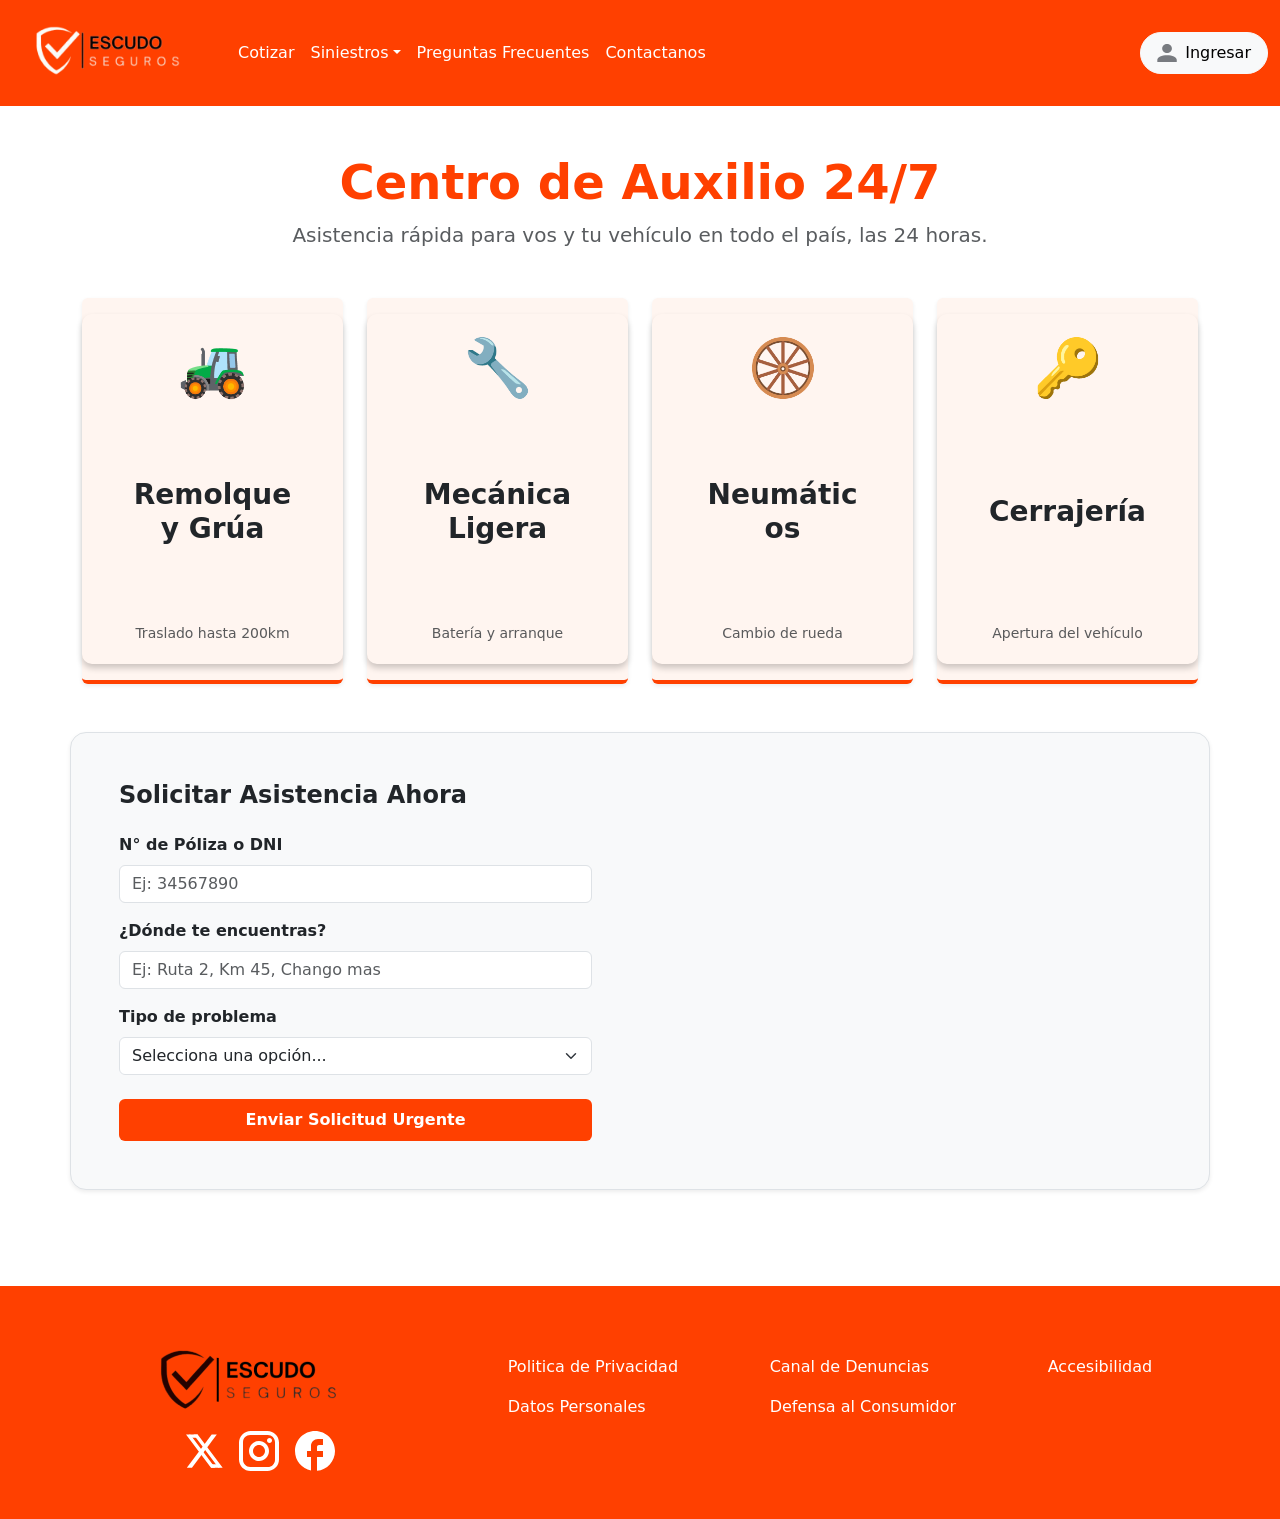
==== pages/Aux24_7.html @ 7edacebc "Subiendo el proyecto final actualizado" ====
<!DOCTYPE html>
<html lang="es">

<head>
    <meta charset="UTF-8">
    <meta name="viewport" content="width=device-width, initial-scale=1.0">
    <title>Escudo Seguros</title>
    <link rel="stylesheet" href="../scss/custom.css">
    <link rel="stylesheet" href="../style/styleSiniestros.css">
    <link rel="stylesheet" href="../style.css">
    <!-- Favicon -->
    <link rel="shortcut icon" href="../public/icon/escudo.ico" type="image/x-icon">
    <!-- bootstrap css -->
    <link href="https://cdn.jsdelivr.net/npm/bootstrap@5.3.3/dist/css/bootstrap.min.css" rel="stylesheet"
        integrity="sha384-QWTKZyjpPEjISv5WaRU9OFeRpok6YctnYmDr5pNlyT2bRjXh0JMhjY6hW+ALEwIH" crossorigin="anonymous">

    <!-- Google Font -->
    <link rel="preconnect" href="https://fonts.googleapis.com">
    <link rel="preconnect" href="https://fonts.gstatic.com" crossorigin>
    <link href="https://fonts.googleapis.com/css2?family=Manrope:wght@200..800&display=swap" rel="stylesheet">


</head>

<body>
    <!-- navbar -->
    <header>
        <nav class="navbar navbar-expand-lg navbar-dark" style="background-color: #FF4000;">
            <div class="container-fluid">
                <a class="navbar-brand" href="../index.html">
                    <img src="../public/img/escudo-blan.png" alt="escudo-blan" style="height: 80px;">
                </a>
                <button class="navbar-toggler" type="button" data-bs-toggle="collapse" data-bs-target="#navbarSupportedContent" aria-controls="navbarSupportedContent" aria-expanded="false" aria-label="Toggle navigation">
                    <span class="navbar-toggler-icon"></span>
                </button>
                <div class="collapse navbar-collapse" id="navbarSupportedContent">
                    <ul class="navbar-nav me-auto mb-2 mb-lg-0">
                        <li class="nav-item">
                            <a class="nav-link active" aria-current="page" href="Cotizar.html ">Cotizar</a>
                        </li>
                        <li class="nav-item dropdown">
                            <a class="nav-link dropdown-toggle active" href="siniestros.html" role="button" data-bs-toggle="dropdown" aria-expanded="false">Siniestros</a>
                            <ul class="dropdown-menu border-0 shadow-lg">
                                <li><a class="dropdown-item py-2"  href="siniestros.html">Denunciar Siniestros</a></li>
                                <li><a class="dropdown-item py-2" href="Edo.Siniestro.html">Estado del Siniestro</a></li>
                                <li><hr class="dropdown-divider"></li>
                                <li><a class="dropdown-item py-2" href="Aux24_7.html">Auxilio Mecánico 24/7</a></li>
                            </ul>
                        </li>
                        <li class="nav-item">
                            <a class="nav-link active" href="PreguntasFrecuentes.html">Preguntas Frecuentes</a>
                        </li>
                        <li class="nav-item">
                            <a class="nav-link active" aria-current="page" href="Contactanos.html">Contactanos</a>
                        </li>
                    </ul>
                    <button class="btn btn-light d-flex align-items-center gap-2 px-3 py-2 rounded-pill" type="button">
                        <img src="../public/icon/Per ingresar.svg" alt="Icono ingresar">
                        <a href="ingresar.html" class="text-decoration-none text-black"><span>Ingresar</span></a>
                    </button>
                </div>
            </div>
        </nav>
    </header>

    <main class="container py-5">

        <!-- Encabezado de la página -->
        
        <div class="text-center mb-5">
            <h1 class="fw-bold display-5" style="color: #FF4000;">Centro de Auxilio 24/7</h1>
            <p class="fs-5 text-muted">Asistencia rápida para vos y tu vehículo en todo el país, las 24 horas.</p>
        </div>

        <!-- Sección 1: Tarjetas de Servicios de Emergencia -->

        <div class="row g-4 mb-5 text-center">
            <!-- Tarjeta 1 -->
            <div class="col-md-3 col-6">
                <div class="card shadow-sm border-0 h-100 py-3" style="background-color: #FFF5F0; border-bottom: 4px solid #FF4000 !important;">
                    <div class="card-body"> 
                        <h1 class="display-4 mb-2">🚜</h1>
                        <h5 class="fw-bold text-dark">Remolque y Grúa</h5>
                        <small class="text-muted">Traslado hasta 200km</small>
                    </div>
                </div>
            </div>
            <!-- Tarjeta 2 -->
            <div class="col-md-3 col-6">
                <div class="card shadow-sm border-0 h-100 py-3" style="background-color: #FFF5F0; border-bottom: 4px solid #FF4000 !important;">
                    <div class="card-body">
                        <h1 class="display-4 mb-2">🔧</h1>
                        <h5 class="fw-bold text-dark">Mecánica Ligera</h5>
                        <small class="text-muted">Batería y arranque</small>
                    </div>
                </div>
            </div>

            <!-- Tarjeta 3 -->
            
            <div class="col-md-3 col-6">
                <div class="card shadow-sm border-0 h-100 py-3" style="background-color: #FFF5F0; border-bottom: 4px solid #FF4000 !important;">
                    <div class="card-body">
                        <h1 class="display-4 mb-2">🛞</h1>
                        <h5 class="fw-bold text-dark">Neumáticos</h5>
                        <small class="text-muted">Cambio de rueda</small>
                    </div>
                </div>
            </div>

            <!-- Tarjeta 4 -->
            
            <div class="col-md-3 col-6">
                <div class="card shadow-sm border-0 h-100 py-3" style="background-color: #FFF5F0; border-bottom: 4px solid #FF4000 !important;">
                    <div class="card-body">
                        <h1 class="display-4 mb-2">🔑</h1>
                        <h5 class="fw-bold text-dark">Cerrajería</h5>
                        <small class="text-muted">Apertura del vehículo</small>
                    </div>
                </div>
            </div>
        </div>

        <!-- Sección 2: Formulario Rápido y Mapa Fijo -->
        
        <div class="row bg-light rounded-4 shadow-sm overflow-hidden border">
            <!-- Formulario (Columna Izquierda) -->
            <div class="col-md-6 p-5">
                <h4 class="fw-bold mb-4 text-dark">Solicitar Asistencia Ahora</h4>
                <form onsubmit="event.preventDefault();">
                    <div class="mb-3">
                        <label class="form-label fw-bold">N° de Póliza o DNI</label>
                        <input type="text" class="form-control" placeholder="Ej: 34567890">
                    </div>
                    <div class="mb-3">
                        <label class="form-label fw-bold">¿Dónde te encuentras?</label>
                        <input type="text" class="form-control" placeholder="Ej: Ruta 2, Km 45, Chango mas">
                    </div>
                    <div class="mb-4">
                        <label class="form-label fw-bold">Tipo de problema</label>
                        <select class="form-select">
                            <option selected>Selecciona una opción...</option>
                            <option>Necesito una grúa (No arranca / Choque)</option>
                            <option>Problema de batería</option>
                            <option>Cambio de neumático pinchado</option>
                            <option>Problema con el cerrojo</option>
                        </select>
                    </div>
                    <button type="submit" class="btn text-white w-100 py-2 fw-bold" style="background-color: #FF4000;">
                        Enviar Solicitud Urgente
                    </button>
                </form>
            </div>

            <!-- Mapa Embebido por Iframe (Columna Derecha) -->
            
            <div class="col-md-6 p-0">
                <!-- Iframe de Google Maps -->
                <iframe 
                    src="https://www.google.com/maps/embed?pb=!1m18!1m12!1m3!1d3284.0168878895085!2d-58.3815704!3d-34.6037389!2m3!1f0!2f0!3f0!3m2!1i1024!2i768!4f13.1!3m3!1m2!1s0x4aa9f0a6da5edb%3A0x11beebf1c34a1007!2sObelisco!5e0!3m2!1ses-419!2sar!4v1692290000000!5m2!1ses-419!2sar" 
                    width="100%" 
                    height="100%" 
                    style="border:0; min-height: 300px;" 
                    allowfullscreen="" 
                    loading="lazy" 
                    referrerpolicy="no-referrer-when-downgrade">
                </iframe>
            </div>
        </div>
    </main>











    <footer class=" text-center py-5 mt-5" style="background-color: #FF4000;">
        <div class="container">
            <div class="row align-items-center">
                <div class="col-md-4">
                    <img src="../public/img/escudoblack.png" alt="" class="mb-3">
                    <div class="d-flex justify-content-center gap-3">
                        <img src="../public/icon/x.svg" alt="" class="cursor-pointer">
                        <img src="../public/icon/ig.svg" alt="" class="cursor-pointer">
                        <img src="../public/icon/fb.svg" alt="" class="cursor-pointer">
                    </div>
                </div>
                <div class="col-md-8">
                    <nav class="d-flex justify-content-around">
                        <ul class="list-unstyled text-start">
                            <li class="mb-3"><a href="" class="text-decoration-none text-white">Politica de
                                    Privacidad</a></li>
                            <li class="mb-3"><a href="" class="text-decoration-none text-white">Datos Personales</a>
                            </li>
                        </ul>
                        <ul class="list-unstyled text-start">
                            <li class="mb-3"><a href="" class="text-decoration-none text-white">Canal de Denuncias</a>
                            </li>
                            <li class="mb-3"><a href="" class="text-decoration-none text-white">Defensa al
                                    Consumidor</a></li>
                        </ul>
                        <ul class="list-unstyled text-start">
                            <li class="mb-3"><a href="" class="text-decoration-none text-white">Accesibilidad</a></li>
                        </ul>
                    </nav>
                </div>
            </div>
        </div>
    </footer>


    <!-- bootstrap js  -->
    <script src="https://cdn.jsdelivr.net/npm/bootstrap@5.3.3/dist/js/bootstrap.bundle.min.js"
        integrity="sha384-YvpcrYf0tY3lHB60NNkmXc5s9fDVZLESaAA55NDzOxhy9GkcIdslK1eN7N6jIeHz"
        crossorigin="anonymous"></script>
</body>

</html>
---- style/styleSiniestros.css ----
.nav {
    background: #FF4000;
    height: 140px ;
}

.lin{
    color: white;
}

.tex{
    color: #FF4000;
}

.h2c{
    color: #F75E25;
}

.sc{
    background-color: #FF4000;
}








/* Pagina de Siniestro */




body{
    font-family: "Manrope", sans-serif;
}
.fondo{
    padding: 20px;
    background-color: #F6ECEC;
    border-radius: 20px;
    border: none;
    box-shadow: 0 4px 6px rgba(0, 0, 0, 0.2);
}
.titulo-siniestros{
    font-size: 30px;
    color: #FF4000;
}

.text-siniestros{
    font-size: 18px;

}



.card .card-body {
    height: 350px;
    padding: 20px 50px;
    border: none;
    border-radius: 10px;
    box-shadow: 0 4px 6px rgba(0, 0, 0, 0.2);
}

.card-body .icon{
    max-width: 90px;
    max-height: 90px;
}

.card img{
    max-width: 70px;
    max-height: 70px;
    align-items: end;
}

.card-body h5{
    font-size: 28px;
    font-weight: bold;
}

.card-body p{
    font-size: 16px;
}



.card-body .btn{
    background-color: #FF4000;
    color: #fff;
}

.card-body{
    display: flex;
    flex-direction: column;
    justify-content: space-between;
    height: 100%;
}


.btn img{
    width: 20px;
    height: 20px;
}
---- style.css ----
.nav {
    background: #FF4000;
    height: 140px ;
}

.lin{
    color: white;
}

.tex{
    color: #FF4000;
}

.h2c{
    color: #F75E25;
}

.sc{
    background-color: #FF4000;
}

/* Estilo del título con difuminado */
.blur-text {
    
    font-weight: bold;
    color: #ffffff; /* Color base */
    text-shadow: 0 0 5px rgba(232, 98, 36, 0.6), /* Difuminado ligero */
                 0 0 10px rgba(232, 98, 36, 0.4), /* Difuminado medio */
                 0 0 15px rgba(232, 98, 36, 0.2); /* Difuminado suave */
    margin-bottom: 20px;
}

.custom-card {
    background-color: #F08259;
    color: white;
    border-radius: 10px;
    padding: 20px;
    margin: 60px 0;
    display: flex;
    align-items: center;
}
.custom-card img {
    width: 100px;
    margin-right: 20px;
}
.custom-card h2 {
    margin-bottom: 10px;
}
.custom-card p {
    margin: 0;
}
.custom-card:hover {
    box-shadow: 0 4px 15px rgba(0, 0, 0, 0.2);
}

.whatsapp-card {
    background-color: white;
    border-radius: 15px;
    box-shadow: 0px 4px 4px 0px rgba(0,0,0,0.25);
    padding: 20px;
    display: flex;
    align-items: center;
    gap: 20px;
}
.whatsapp-info {
    flex: 1;
}
.whatsapp-info h4 {
    color: #f47c47;
    font-weight: bold;
}
.whatsapp-info p {
    margin-bottom: 10px;
}
.whatsapp-info ul {
    padding-left: 20px;
    margin-bottom: 15px;
}
.whatsapp-info ul li {
    list-style-type: circle;
    margin-bottom: 5px;
}
.whatsapp-btn {
    background-color: #FF4000;
    color: white;
    border: none;
    padding: 10px 20px;
    border-radius: 5px;
    font-weight: bold;
}
.whatsapp-btn:hover {
    background-color: #e0693c;
}
.whatsapp-image img {
    width: 100%;
    border-radius: 15px;
}

.footer{
    color: white;
    text-align: center;
    width: 100%;
    height: 175px;
    margin-top: 20px;
}

.ulclass{
    color: white;
}

.faq-section {
    background-color: #F6ECEC;
    border-radius: 10px; 
    padding: 20px; 
}

.faq-title {
    color: #f05922; 
    font-weight: bold;
}
@media (min-width: 992px) {                                                                                   
    .nav-item.dropdown:hover .dropdown-menu {                                                                 
        display: block;                                                                                       
        margin-top: 0;                                                                                        
        animation: fadeIn 0.2s ease-in-out;                                                                   
    }                                                                                                         
}
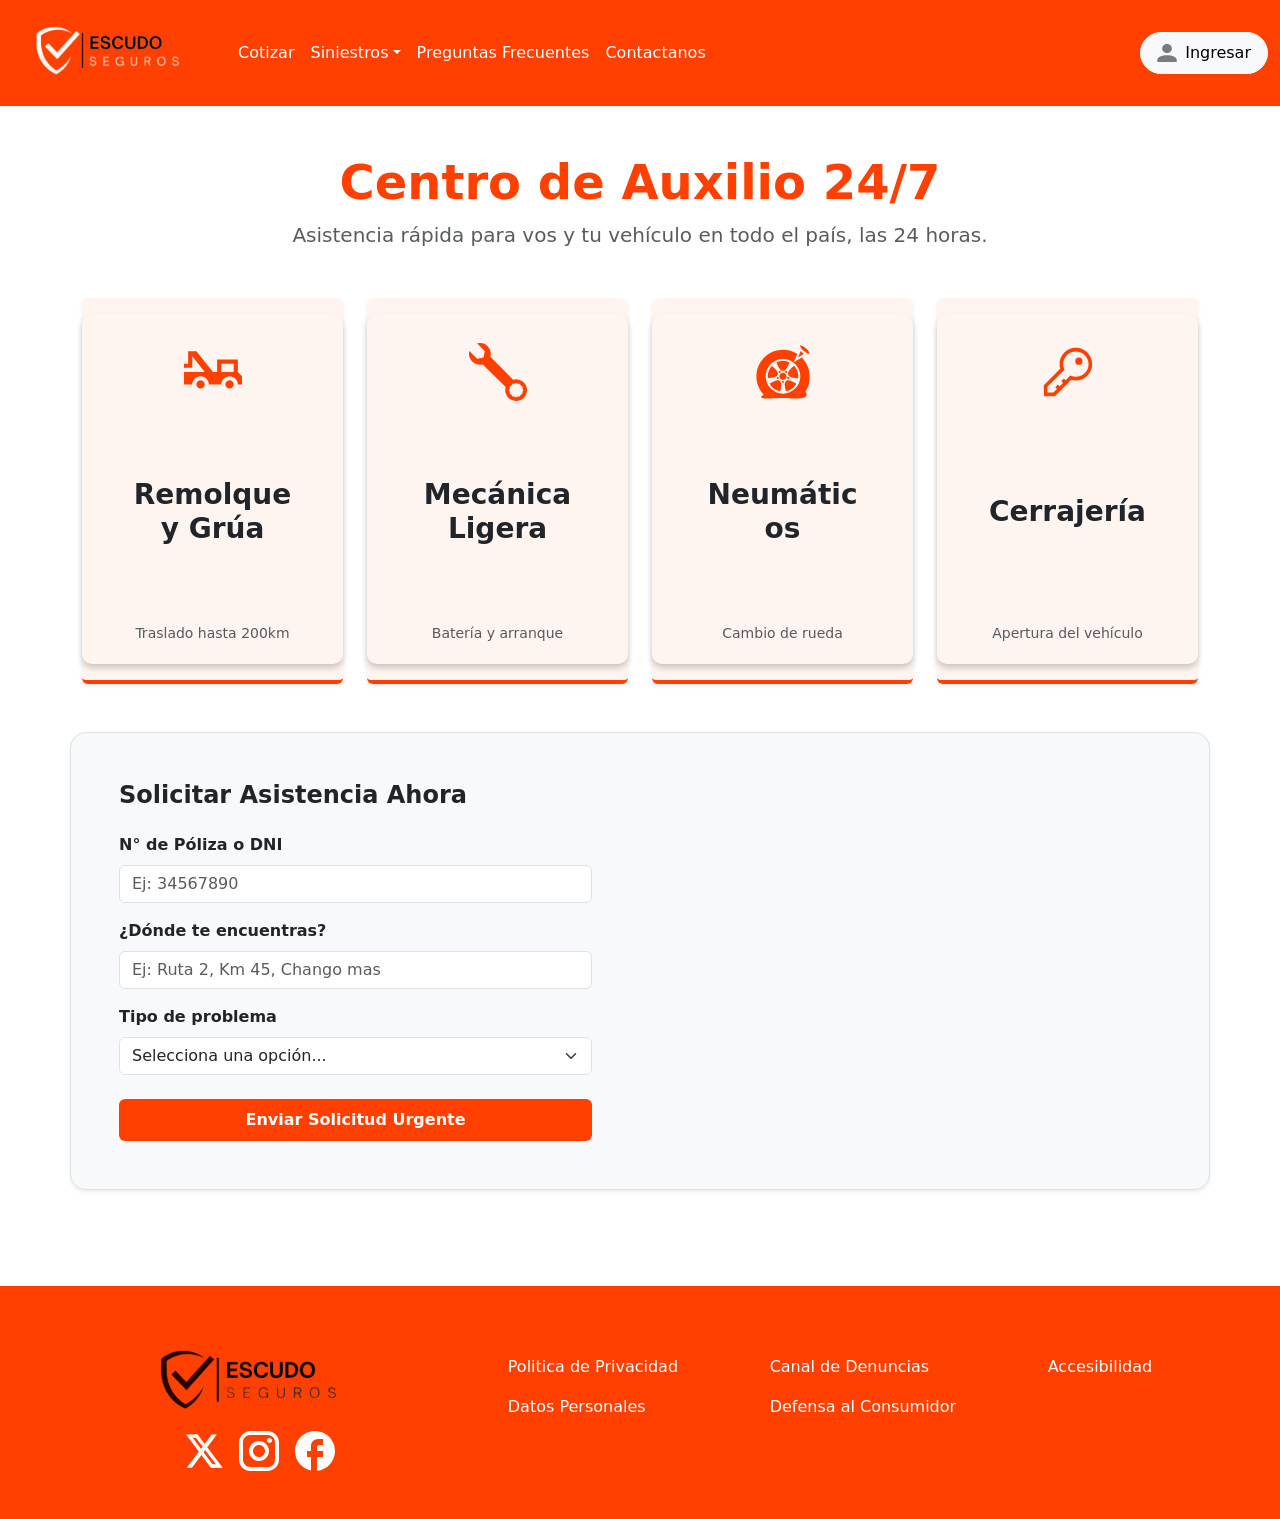
==== commit f50f7c5f: "finish" ====
--- a/pages/Aux24_7.html
+++ b/pages/Aux24_7.html
@@ -79,7 +79,7 @@
             <div class="col-md-3 col-6">
                 <div class="card shadow-sm border-0 h-100 py-3" style="background-color: #FFF5F0; border-bottom: 4px solid #FF4000 !important;">
                     <div class="card-body"> 
-                        <h1 class="display-4 mb-2">🚜</h1>
+                        <h1 class="display-4 mb-2"><img src="../public/icon/truck.svg" alt="grúa" style="width: 56;" height="58"></h1>
                         <h5 class="fw-bold text-dark">Remolque y Grúa</h5>
                         <small class="text-muted">Traslado hasta 200km</small>
                     </div>
@@ -89,7 +89,7 @@
             <div class="col-md-3 col-6">
                 <div class="card shadow-sm border-0 h-100 py-3" style="background-color: #FFF5F0; border-bottom: 4px solid #FF4000 !important;">
                     <div class="card-body">
-                        <h1 class="display-4 mb-2">🔧</h1>
+                        <h1 class="display-4 mb-2"><img src="../public/icon/wrench.svg" alt="llave" style="width: 56;" height="58"></h1>
                         <h5 class="fw-bold text-dark">Mecánica Ligera</h5>
                         <small class="text-muted">Batería y arranque</small>
                     </div>
@@ -101,7 +101,7 @@
             <div class="col-md-3 col-6">
                 <div class="card shadow-sm border-0 h-100 py-3" style="background-color: #FFF5F0; border-bottom: 4px solid #FF4000 !important;">
                     <div class="card-body">
-                        <h1 class="display-4 mb-2">🛞</h1>
+                        <h1 class="display-4 mb-2"><img src="../public/icon/tire.svg" alt="neumático" style="width: 56;" height="58"></h1>
                         <h5 class="fw-bold text-dark">Neumáticos</h5>
                         <small class="text-muted">Cambio de rueda</small>
                     </div>
@@ -113,7 +113,7 @@
             <div class="col-md-3 col-6">
                 <div class="card shadow-sm border-0 h-100 py-3" style="background-color: #FFF5F0; border-bottom: 4px solid #FF4000 !important;">
                     <div class="card-body">
-                        <h1 class="display-4 mb-2">🔑</h1>
+                        <h1 class="display-4 mb-2"><img src="../public/icon/key.svg" alt="llave" style="width: 56;" height="58"></h1>
                         <h5 class="fw-bold text-dark">Cerrajería</h5>
                         <small class="text-muted">Apertura del vehículo</small>
                     </div>
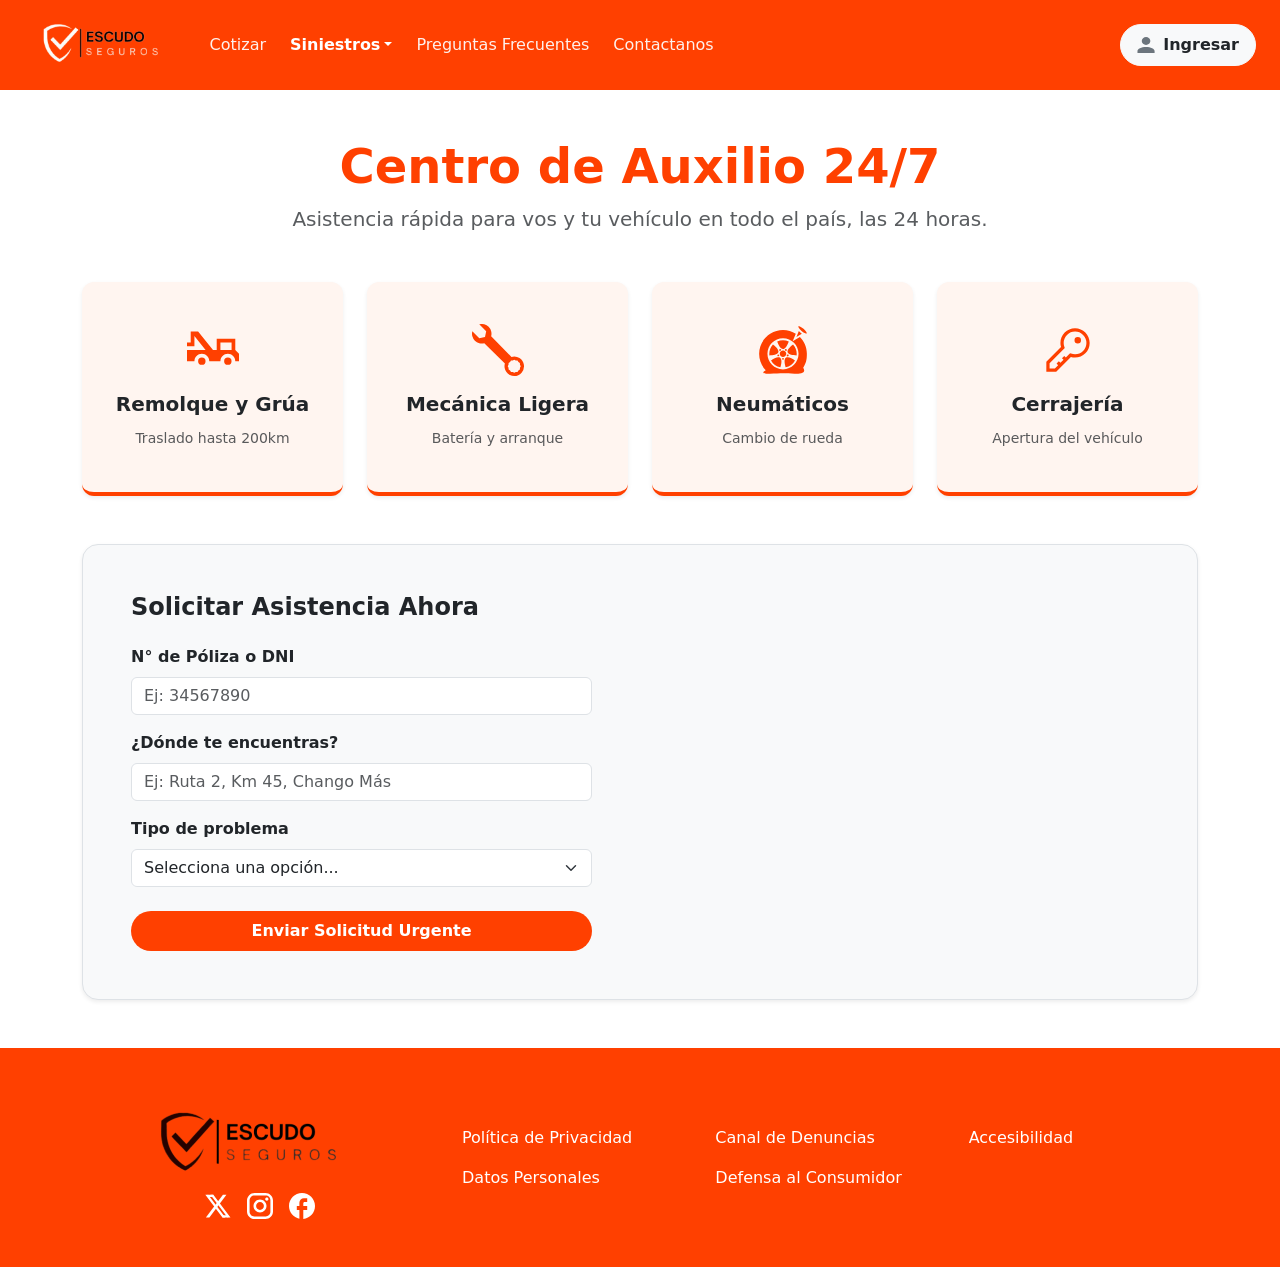
==== commit 977f5557: "terminando" ====
--- a/pages/Aux24_7.html
+++ b/pages/Aux24_7.html
@@ -1,120 +1,118 @@
 <!DOCTYPE html>
 <html lang="es">
-
 <head>
     <meta charset="UTF-8">
     <meta name="viewport" content="width=device-width, initial-scale=1.0">
-    <title>Escudo Seguros</title>
-    <link rel="stylesheet" href="../scss/custom.css">
-    <link rel="stylesheet" href="../style/styleSiniestros.css">
-    <link rel="stylesheet" href="../style.css">
-    <!-- Favicon -->
+    <title>Auxilio Mecánico 24/7 | Escudo Seguros</title>
     <link rel="shortcut icon" href="../public/icon/escudo.ico" type="image/x-icon">
-    <!-- bootstrap css -->
-    <link href="https://cdn.jsdelivr.net/npm/bootstrap@5.3.3/dist/css/bootstrap.min.css" rel="stylesheet"
-        integrity="sha384-QWTKZyjpPEjISv5WaRU9OFeRpok6YctnYmDr5pNlyT2bRjXh0JMhjY6hW+ALEwIH" crossorigin="anonymous">
-
-    <!-- Google Font -->
+    <!-- Google Font: Manrope -->
     <link rel="preconnect" href="https://fonts.googleapis.com">
     <link rel="preconnect" href="https://fonts.gstatic.com" crossorigin>
     <link href="https://fonts.googleapis.com/css2?family=Manrope:wght@200..800&display=swap" rel="stylesheet">
-
-
+    <!-- Bootstrap compilado + Estilos propios -->
+    <link rel="stylesheet" href="../scss/custom.css">
+    <link rel="stylesheet" href="../style.css">
+    <link rel="stylesheet" href="../style/styleSiniestros.css">
 </head>
-
-<body>
-    <!-- navbar -->
+<body class="d-flex flex-column min-vh-100">
+    <!-- Navbar -->
     <header>
-        <nav class="navbar navbar-expand-lg navbar-dark" style="background-color: #FF4000;">
-            <div class="container-fluid">
+        <nav class="navbar navbar-expand-lg navbar-dark navbar-escudo">
+            <div class="container-fluid px-lg-4">
                 <a class="navbar-brand" href="../index.html">
-                    <img src="../public/img/escudo-blan.png" alt="escudo-blan" style="height: 80px;">
+                    <img src="../public/img/escudo-blan.png" alt="Escudo Seguros">
                 </a>
-                <button class="navbar-toggler" type="button" data-bs-toggle="collapse" data-bs-target="#navbarSupportedContent" aria-controls="navbarSupportedContent" aria-expanded="false" aria-label="Toggle navigation">
+                <button class="navbar-toggler" type="button" data-bs-toggle="collapse" data-bs-target="#navbarSupportedContent" aria-controls="navbarSupportedContent" aria-expanded="false" aria-label="Abrir navegación">
                     <span class="navbar-toggler-icon"></span>
                 </button>
                 <div class="collapse navbar-collapse" id="navbarSupportedContent">
-                    <ul class="navbar-nav me-auto mb-2 mb-lg-0">
+                    <ul class="navbar-nav me-auto mb-2 mb-lg-0 gap-lg-2">
                         <li class="nav-item">
-                            <a class="nav-link active" aria-current="page" href="Cotizar.html ">Cotizar</a>
+                            <a class="nav-link" href="Cotizar.html">Cotizar</a>
                         </li>
                         <li class="nav-item dropdown">
-                            <a class="nav-link dropdown-toggle active" href="siniestros.html" role="button" data-bs-toggle="dropdown" aria-expanded="false">Siniestros</a>
+                            <a class="nav-link dropdown-toggle active" href="siniestros.html" role="button" data-bs-toggle="dropdown" aria-expanded="false" aria-current="page">Siniestros</a>
                             <ul class="dropdown-menu border-0 shadow-lg">
-                                <li><a class="dropdown-item py-2"  href="siniestros.html">Denunciar Siniestros</a></li>
+                                <li><a class="dropdown-item py-2" href="siniestros.html">Denunciar Siniestros</a></li>
                                 <li><a class="dropdown-item py-2" href="Edo.Siniestro.html">Estado del Siniestro</a></li>
                                 <li><hr class="dropdown-divider"></li>
-                                <li><a class="dropdown-item py-2" href="Aux24_7.html">Auxilio Mecánico 24/7</a></li>
+                                <li><a class="dropdown-item py-2 active" href="Aux24_7.html">Auxilio Mecánico 24/7</a></li>
                             </ul>
                         </li>
                         <li class="nav-item">
-                            <a class="nav-link active" href="PreguntasFrecuentes.html">Preguntas Frecuentes</a>
+                            <a class="nav-link" href="PreguntasFrecuentes.html">Preguntas Frecuentes</a>
                         </li>
                         <li class="nav-item">
-                            <a class="nav-link active" aria-current="page" href="Contactanos.html">Contactanos</a>
+                            <a class="nav-link" href="Contactanos.html">Contactanos</a>
                         </li>
                     </ul>
-                    <button class="btn btn-light d-flex align-items-center gap-2 px-3 py-2 rounded-pill" type="button">
-                        <img src="../public/icon/Per ingresar.svg" alt="Icono ingresar">
-                        <a href="ingresar.html" class="text-decoration-none text-black"><span>Ingresar</span></a>
-                    </button>
+                    <a href="ingresar.html" class="btn btn-light text-dark d-inline-flex align-items-center gap-2 px-3 py-2 rounded-pill fw-semibold">
+                        <svg width="18" height="16" viewBox="0 0 22 20" fill="none" xmlns="http://www.w3.org/2000/svg" class="text-secondary" aria-hidden="true">
+                            <path d="M11.0449 0C12.4633 0 13.8237 0.526784 14.8267 1.46447C15.8297 2.40215 16.3932 3.67392 16.3932 5C16.3932 6.32608 15.8297 7.59785 14.8267 8.53553C13.8237 9.47322 12.4633 10 11.0449 10C9.62638 10 8.26601 9.47322 7.263 8.53553C6.25998 7.59785 5.6965 6.32608 5.6965 5C5.6965 3.67392 6.25998 2.40215 7.263 1.46447C8.26601 0.526784 9.62638 0 11.0449 0ZM11.0449 12.5C16.9548 12.5 21.7416 14.7375 21.7416 17.5V20H0.348145V17.5C0.348145 14.7375 5.13492 12.5 11.0449 12.5Z" fill="currentColor"/>
+                        </svg>
+                        <span>Ingresar</span>
+                    </a>
                 </div>
             </div>
         </nav>
     </header>
 
-    <main class="container py-5">
-
+    <main class="container flex-grow-1 py-5">
         <!-- Encabezado de la página -->
-        
         <div class="text-center mb-5">
-            <h1 class="fw-bold display-5" style="color: #FF4000;">Centro de Auxilio 24/7</h1>
+            <h1 class="fw-bold display-5 text-escudo">Centro de Auxilio 24/7</h1>
             <p class="fs-5 text-muted">Asistencia rápida para vos y tu vehículo en todo el país, las 24 horas.</p>
         </div>
 
         <!-- Sección 1: Tarjetas de Servicios de Emergencia -->
-
-        <div class="row g-4 mb-5 text-center">
+        <div class="row g-3 g-md-4 mb-5 text-center">
             <!-- Tarjeta 1 -->
-            <div class="col-md-3 col-6">
-                <div class="card shadow-sm border-0 h-100 py-3" style="background-color: #FFF5F0; border-bottom: 4px solid #FF4000 !important;">
-                    <div class="card-body"> 
-                        <h1 class="display-4 mb-2"><img src="../public/icon/truck.svg" alt="grúa" style="width: 56;" height="58"></h1>
-                        <h5 class="fw-bold text-dark">Remolque y Grúa</h5>
+            <div class="col-6 col-md-3">
+                <div class="card aux-card shadow-sm h-100">
+                    <div class="card-body p-3 p-md-4">
+                        <svg xmlns="http://www.w3.org/2000/svg" width="52" height="52" viewBox="0 0 15 15" class="text-escudo mb-2" aria-hidden="true">
+                            <path fill="currentColor" d="M10.71 10.71a1.07 1.07 0 1 0 2.14 0a1.07 1.07 0 1 0-2.14 0m-7.5 0a1.07 1.07 0 1 0 2.14 0a1.07 1.07 0 1 0-2.14 0M13.93 7.5V4.29H8.57V7.5H7.5L3.21 2.14H1.07v3.22H0v1.07h2.14v-3L5.36 7.5H0v3.21h2.14c0-1.17.97-2.14 2.15-2.14c1.17 0 2.14.97 2.14 2.14h3.21c0-1.17.97-2.14 2.15-2.14c1.17 0 2.14.97 2.14 2.14H15V8.57zm-1.07 0H9.64V5.36h3.22z"/>
+                        </svg>
+                        <h2 class="h5 fw-bold text-dark mb-1">Remolque y Grúa</h2>
                         <small class="text-muted">Traslado hasta 200km</small>
                     </div>
                 </div>
             </div>
+
             <!-- Tarjeta 2 -->
-            <div class="col-md-3 col-6">
-                <div class="card shadow-sm border-0 h-100 py-3" style="background-color: #FFF5F0; border-bottom: 4px solid #FF4000 !important;">
-                    <div class="card-body">
-                        <h1 class="display-4 mb-2"><img src="../public/icon/wrench.svg" alt="llave" style="width: 56;" height="58"></h1>
-                        <h5 class="fw-bold text-dark">Mecánica Ligera</h5>
+            <div class="col-6 col-md-3">
+                <div class="card aux-card shadow-sm h-100">
+                    <div class="card-body p-3 p-md-4">
+                        <svg xmlns="http://www.w3.org/2000/svg" width="52" height="52" viewBox="0 0 16 16" class="text-escudo mb-2" aria-hidden="true">
+                            <path fill="currentColor" d="M.102 2.223A3.004 3.004 0 0 0 3.78 5.897l6.341 6.252A3.003 3.003 0 0 0 13 16a3 3 0 1 0-.851-5.878L5.897 3.781A3.004 3.004 0 0 0 2.223.1l2.141 2.142L4 4l-1.757.364zm13.37 9.019.528.026.287.445.445.287.026.529L15 13l-.242.471-.026.529-.445.287-.287.445-.529.026L13 15l-.471-.242-.529-.026-.287-.445-.445-.287-.026-.529L11 13l.242-.471.026-.529.445-.287.287-.445.529-.026L13 11z"/>
+                        </svg>
+                        <h2 class="h5 fw-bold text-dark mb-1">Mecánica Ligera</h2>
                         <small class="text-muted">Batería y arranque</small>
                     </div>
                 </div>
             </div>
 
             <!-- Tarjeta 3 -->
-            
-            <div class="col-md-3 col-6">
-                <div class="card shadow-sm border-0 h-100 py-3" style="background-color: #FFF5F0; border-bottom: 4px solid #FF4000 !important;">
-                    <div class="card-body">
-                        <h1 class="display-4 mb-2"><img src="../public/icon/tire.svg" alt="neumático" style="width: 56;" height="58"></h1>
-                        <h5 class="fw-bold text-dark">Neumáticos</h5>
+            <div class="col-6 col-md-3">
+                <div class="card aux-card shadow-sm h-100">
+                    <div class="card-body p-3 p-md-4">
+                        <svg xmlns="http://www.w3.org/2000/svg" width="52" height="52" viewBox="0 0 512 512" class="text-escudo mb-2" aria-hidden="true">
+                            <path fill="currentColor" d="M410.023 21.232c-2.7.031-3.172.607-3.218.66c-.047.054-.552.605-.198 3.282s1.76 6.855 4.356 11.627c5.191 9.544 14.921 21.467 27.59 32.441c12.668 10.975 25.856 18.905 36.043 22.682c5.093 1.888 9.43 2.683 12.13 2.652s3.173-.606 3.22-.66c.046-.054.549-.604.195-3.281s-1.76-6.855-4.356-11.627c-5.19-9.544-14.921-21.467-27.59-32.442c-12.668-10.974-25.858-18.904-36.045-22.681c-5.093-1.889-9.426-2.684-12.127-2.653M256 59C126.213 59 21 164.213 21 294c0 62.949 24.75 120.116 65.05 162.303C-5.246 505.069 189.163 486 256 486c66.665 0 253.486 27.16 198.918-54.678C483.806 380.45 491 357.122 491 294c0-64.833-26.256-123.532-68.713-166.049l-71.119 42.166l30.816-74.52C345.572 72.428 302.356 59 256 59m156.018 11.07l-23.58 57.024l53.078-31.471l-14.74-12.768l-.008-.007l-.008-.008zM256 141c84.393 0 153 68.607 153 153s-68.607 153-153 153s-153-68.607-153-153s68.607-153 153-153m0 18c-20.417 0-39.757 4.52-57.09 12.602C210.457 204.482 230.218 246 256 246c25.823 0 44.926-41.65 56.752-74.555C295.505 163.462 276.284 159 256 159m98.752 42.88c-27.714 21.143-61.142 52.79-53.17 77.327c7.981 24.564 53.508 29.858 88.459 30.936c.628-5.294.959-10.678.959-16.143c0-35.642-13.755-68.012-36.248-92.12m-197.729.243C134.663 226.204 121 258.477 121 294c0 5.55.34 11.018.988 16.39c34.833-.825 80.381-6.793 88.344-31.3c7.974-24.542-25.68-55.553-53.309-76.967m70.188 43.643a9 9 0 0 0-7.025 14.285a9 9 0 1 0 7.025-14.285m57.578 0a9 9 0 1 0 7.025 14.285a9 9 0 0 0-7.025-14.285M256 262c-17.673 0-32 14.327-32 32s14.327 32 32 32s32-14.327 32-32s-14.327-32-32-32m-46.297 38.037a9 9 0 0 0-8.432 11.781a9 9 0 0 0 11.34 5.778a9 9 0 0 0-2.908-17.559m92.104.006a9 9 0 1 0 3.143.434a9 9 0 0 0-3.143-.434m-91.391 27.715c-21.59.104-50.24 16.832-72.424 31.928c19.029 34.168 52.46 59.164 92.143 66.837c9.99-33.39 18.42-78.618-2.446-93.777c-4.854-3.527-10.737-5.02-17.273-4.988m91.016.02c-6.58 0-12.492 1.516-17.346 5.042c-20.895 15.181-11.863 60.106-2.088 93.678c39.687-7.715 73.108-32.76 92.1-66.973c-22.006-15.224-50.935-31.747-72.666-31.748zM256 333.58a9 9 0 1 0 0 18a9 9 0 0 0 0-18"/>
+                        </svg>
+                        <h2 class="h5 fw-bold text-dark mb-1">Neumáticos</h2>
                         <small class="text-muted">Cambio de rueda</small>
                     </div>
                 </div>
             </div>
 
             <!-- Tarjeta 4 -->
-            
-            <div class="col-md-3 col-6">
-                <div class="card shadow-sm border-0 h-100 py-3" style="background-color: #FFF5F0; border-bottom: 4px solid #FF4000 !important;">
-                    <div class="card-body">
-                        <h1 class="display-4 mb-2"><img src="../public/icon/key.svg" alt="llave" style="width: 56;" height="58"></h1>
-                        <h5 class="fw-bold text-dark">Cerrajería</h5>
+            <div class="col-6 col-md-3">
+                <div class="card aux-card shadow-sm h-100">
+                    <div class="card-body p-3 p-md-4">
+                        <svg xmlns="http://www.w3.org/2000/svg" width="52" height="52" viewBox="0 0 24 24" class="text-escudo mb-2" aria-hidden="true">
+                            <path fill="currentColor" fill-rule="evenodd" d="M8.5 8.75C8.5 5.03 11.53 2 15.25 2S22 5.03 22 8.75s-3.03 6.75-6.75 6.75a6.7 6.7 0 0 1-1.91-.28L6.56 22H2v-4.56l6.78-6.78a6.7 6.7 0 0 1-.28-1.91m4.905 4.91c.6.225 1.22.34 1.845.34a5.256 5.256 0 0 0 5.25-5.25a5.256 5.256 0 0 0-5.25-5.25A5.256 5.256 0 0 0 10 8.75c0 .62.115 1.245.34 1.845l.17.455l-7.01 7.01v2.44h2.44l1.5-1.5l-.72-.72l1.06-1.06l.72.72l1.44-1.44l-.72-.72l1.06-1.06l.72.72l1.95-1.95zM18 7.5a1.5 1.5 0 1 1-3 0a1.5 1.5 0 0 1 3 0" clip-rule="evenodd"/>
+                        </svg>
+                        <h2 class="h5 fw-bold text-dark mb-1">Cerrajería</h2>
                         <small class="text-muted">Apertura del vehículo</small>
                     </div>
                 </div>
@@ -122,90 +120,91 @@
         </div>
 
         <!-- Sección 2: Formulario Rápido y Mapa Fijo -->
-        
-        <div class="row bg-light rounded-4 shadow-sm overflow-hidden border">
+        <div class="row bg-light rounded-4 shadow-sm overflow-hidden border g-0">
             <!-- Formulario (Columna Izquierda) -->
-            <div class="col-md-6 p-5">
-                <h4 class="fw-bold mb-4 text-dark">Solicitar Asistencia Ahora</h4>
-                <form onsubmit="event.preventDefault();">
+            <div class="col-lg-6 p-4 p-lg-5">
+                <h2 class="h4 fw-bold mb-4 text-dark">Solicitar Asistencia Ahora</h2>
+                <form id="auxilioForm">
                     <div class="mb-3">
-                        <label class="form-label fw-bold">N° de Póliza o DNI</label>
-                        <input type="text" class="form-control" placeholder="Ej: 34567890">
+                        <label for="auxPoliza" class="form-label fw-bold">N° de Póliza o DNI</label>
+                        <input type="text" id="auxPoliza" class="form-control" placeholder="Ej: 34567890" required>
                     </div>
                     <div class="mb-3">
-                        <label class="form-label fw-bold">¿Dónde te encuentras?</label>
-                        <input type="text" class="form-control" placeholder="Ej: Ruta 2, Km 45, Chango mas">
+                        <label for="auxUbicacion" class="form-label fw-bold">¿Dónde te encuentras?</label>
+                        <input type="text" id="auxUbicacion" class="form-control" placeholder="Ej: Ruta 2, Km 45, Chango Más" required>
                     </div>
                     <div class="mb-4">
-                        <label class="form-label fw-bold">Tipo de problema</label>
-                        <select class="form-select">
-                            <option selected>Selecciona una opción...</option>
-                            <option>Necesito una grúa (No arranca / Choque)</option>
-                            <option>Problema de batería</option>
-                            <option>Cambio de neumático pinchado</option>
-                            <option>Problema con el cerrojo</option>
+                        <label for="auxProblema" class="form-label fw-bold">Tipo de problema</label>
+                        <select id="auxProblema" class="form-select" required>
+                            <option value="" selected disabled>Selecciona una opción...</option>
+                            <option value="grua">Necesito una grúa (No arranca / Choque)</option>
+                            <option value="bateria">Problema de batería</option>
+                            <option value="neumatico">Cambio de neumático pinchado</option>
+                            <option value="cerrojo">Problema con el cerrojo</option>
                         </select>
                     </div>
-                    <button type="submit" class="btn text-white w-100 py-2 fw-bold" style="background-color: #FF4000;">
+                    <button type="submit" class="btn btn-escudo w-100 py-2 rounded-pill">
                         Enviar Solicitud Urgente
                     </button>
                 </form>
-            </div>
-
-            <!-- Mapa Embebido por Iframe (Columna Derecha) -->
-            
-            <div class="col-md-6 p-0">
-                <!-- Iframe de Google Maps -->
-                <iframe 
-                    src="https://www.google.com/maps/embed?pb=!1m18!1m12!1m3!1d3284.0168878895085!2d-58.3815704!3d-34.6037389!2m3!1f0!2f0!3f0!3m2!1i1024!2i768!4f13.1!3m3!1m2!1s0x4aa9f0a6da5edb%3A0x11beebf1c34a1007!2sObelisco!5e0!3m2!1ses-419!2sar!4v1692290000000!5m2!1ses-419!2sar" 
-                    width="100%" 
-                    height="100%" 
-                    style="border:0; min-height: 300px;" 
-                    allowfullscreen="" 
-                    loading="lazy" 
+                <div id="auxFeedback" class="alert alert-success mt-3 mb-0 d-none" role="alert">
+                    Solicitud recibida. Un móvil de asistencia está siendo asignado a tu ubicación.
+                </div>
+            </div>
+
+            <!-- Mapa Embebido (Columna Derecha) -->
+            <div class="col-lg-6 p-0">
+                <iframe
+                    title="Mapa de ubicación de asistencia"
+                    src="https://www.google.com/maps/embed?pb=!1m18!1m12!1m3!1d3284.0168878895085!2d-58.3815704!3d-34.6037389!2m3!1f0!2f0!3f0!3m2!1i1024!2i768!4f13.1!3m3!1m2!1s0x4aa9f0a6da5edb%3A0x11beebf1c34a1007!2sObelisco!5e0!3m2!1ses-419!2sar!4v1692290000000!5m2!1ses-419!2sar"
+                    class="w-100 h-100 border-0"
+                    style="min-height: 360px;"
+                    allowfullscreen=""
+                    loading="lazy"
                     referrerpolicy="no-referrer-when-downgrade">
                 </iframe>
             </div>
         </div>
     </main>
 
-
-
-
-
-
-
-
-
-
-
-    <footer class=" text-center py-5 mt-5" style="background-color: #FF4000;">
+    <!-- Footer -->
+    <footer class="footer-escudo text-center py-5 mt-auto">
         <div class="container">
-            <div class="row align-items-center">
+            <div class="row align-items-center gy-4">
                 <div class="col-md-4">
-                    <img src="../public/img/escudoblack.png" alt="" class="mb-3">
+                    <img src="../public/img/escudoblack.png" alt="Escudo Seguros" class="mb-3">
                     <div class="d-flex justify-content-center gap-3">
-                        <img src="../public/icon/x.svg" alt="" class="cursor-pointer">
-                        <img src="../public/icon/ig.svg" alt="" class="cursor-pointer">
-                        <img src="../public/icon/fb.svg" alt="" class="cursor-pointer">
+                        <a href="#" class="text-white d-inline-flex align-items-center cursor-pointer" aria-label="X">
+                            <svg width="26" height="24" viewBox="0 0 37 35" fill="none" xmlns="http://www.w3.org/2000/svg" aria-hidden="true">
+                                <path d="M0 0.988281H4.16667L29.1667 34.1914H25L0 0.988281ZM7.5 0.988281H11.6667L36.6667 34.1914H32.5L7.5 0.988281Z" fill="currentColor"/>
+                                <path d="M3.3335 0.988281H11.6668V4.30859H3.3335V0.988281ZM25.0002 34.1914H33.3335V30.8711H25.0002V34.1914Z" fill="currentColor"/>
+                                <path d="M25.7115 0.988281H30.8335L5.95545 34.1914H0.833496L25.7115 0.988281Z" fill="currentColor"/>
+                            </svg>
+                        </a>
+                        <a href="#" class="text-white d-inline-flex align-items-center cursor-pointer" aria-label="Instagram">
+                            <svg width="26" height="26" viewBox="0 0 40 40" fill="none" xmlns="http://www.w3.org/2000/svg" aria-hidden="true">
+                                <path d="M11.6 0H28.4C34.8 0 40 5.2 40 11.6V28.4C40 31.4765 38.7779 34.427 36.6024 36.6024C34.427 38.7779 31.4765 40 28.4 40H11.6C5.2 40 0 34.8 0 28.4V11.6C0 8.52349 1.22214 5.57298 3.39756 3.39756C5.57298 1.22214 8.52349 0 11.6 0ZM11.2 4C9.29044 4 7.45909 4.75857 6.10883 6.10883C4.75857 7.45909 4 9.29044 4 11.2V28.8C4 32.78 7.22 36 11.2 36H28.8C30.7096 36 32.5409 35.2414 33.8912 33.8912C35.2414 32.5409 36 30.7096 36 28.8V11.2C36 7.22 32.78 4 28.8 4H11.2ZM30.5 7C31.163 7 31.7989 7.26339 32.2678 7.73223C32.7366 8.20107 33 8.83696 33 9.5C33 10.163 32.7366 10.7989 32.2678 11.2678C31.7989 11.7366 31.163 12 30.5 12C29.837 12 29.2011 11.7366 28.7322 11.2678C28.2634 10.7989 28 10.163 28 9.5C28 8.83696 28.2634 8.20107 28.7322 7.73223C29.2011 7.26339 29.837 7 30.5 7ZM20 10C22.6522 10 25.1957 11.0536 27.0711 12.9289C28.9464 14.8043 30 17.3478 30 20C30 22.6522 28.9464 25.1957 27.0711 27.0711C25.1957 28.9464 22.6522 30 20 30C17.3478 30 14.8043 28.9464 12.9289 27.0711C11.0536 25.1957 10 22.6522 10 20C10 17.3478 11.0536 14.8043 12.9289 12.9289C14.8043 11.0536 17.3478 10 20 10ZM20 14C18.4087 14 16.8826 14.6321 15.7574 15.7574C14.6321 16.8826 14 18.4087 14 20C14 21.5913 14.6321 23.1174 15.7574 24.2426C16.8826 25.3679 18.4087 26 20 26C21.5913 26 23.1174 25.3679 24.2426 24.2426C25.3679 23.1174 26 21.5913 26 20C26 18.4087 25.3679 16.8826 24.2426 15.7574C23.1174 14.6321 21.5913 14 20 14Z" fill="currentColor"/>
+                            </svg>
+                        </a>
+                        <a href="#" class="text-white d-inline-flex align-items-center cursor-pointer" aria-label="Facebook">
+                            <svg width="26" height="26" viewBox="0 0 40 40" fill="none" xmlns="http://www.w3.org/2000/svg" aria-hidden="true">
+                                <path d="M40 19.9718C40 8.94737 31.04 0 20 0C8.96 0 0 8.94737 0 19.9718C0 29.6382 6.88 37.6868 16 39.5442V25.9633H12V19.9718H16V14.9789C16 11.1243 19.14 7.98872 23 7.98872H28V13.9803H24C22.9 13.9803 22 14.879 22 15.9774V19.9718H28V25.9633H22V39.8438C32.1 38.8452 40 30.3372 40 19.9718Z" fill="currentColor"/>
+                            </svg>
+                        </a>
                     </div>
                 </div>
                 <div class="col-md-8">
-                    <nav class="d-flex justify-content-around">
-                        <ul class="list-unstyled text-start">
-                            <li class="mb-3"><a href="" class="text-decoration-none text-white">Politica de
-                                    Privacidad</a></li>
-                            <li class="mb-3"><a href="" class="text-decoration-none text-white">Datos Personales</a>
-                            </li>
+                    <nav class="row text-start gy-2" aria-label="Enlaces legales">
+                        <ul class="col-6 col-sm-4 list-unstyled mb-0">
+                            <li class="mb-3"><a href="PreguntasFrecuentes.html">Política de Privacidad</a></li>
+                            <li class="mb-0"><a href="PreguntasFrecuentes.html">Datos Personales</a></li>
                         </ul>
-                        <ul class="list-unstyled text-start">
-                            <li class="mb-3"><a href="" class="text-decoration-none text-white">Canal de Denuncias</a>
-                            </li>
-                            <li class="mb-3"><a href="" class="text-decoration-none text-white">Defensa al
-                                    Consumidor</a></li>
+                        <ul class="col-6 col-sm-4 list-unstyled mb-0">
+                            <li class="mb-3"><a href="siniestros.html">Canal de Denuncias</a></li>
+                            <li class="mb-0"><a href="Contactanos.html">Defensa al Consumidor</a></li>
                         </ul>
-                        <ul class="list-unstyled text-start">
-                            <li class="mb-3"><a href="" class="text-decoration-none text-white">Accesibilidad</a></li>
+                        <ul class="col-12 col-sm-4 list-unstyled mb-0">
+                            <li class="mb-0"><a href="Contactanos.html">Accesibilidad</a></li>
                         </ul>
                     </nav>
                 </div>
@@ -213,11 +212,14 @@
         </div>
     </footer>
 
-
-    <!-- bootstrap js  -->
-    <script src="https://cdn.jsdelivr.net/npm/bootstrap@5.3.3/dist/js/bootstrap.bundle.min.js"
-        integrity="sha384-YvpcrYf0tY3lHB60NNkmXc5s9fDVZLESaAA55NDzOxhy9GkcIdslK1eN7N6jIeHz"
-        crossorigin="anonymous"></script>
+    <!-- Bootstrap JS -->
+    <script src="https://cdn.jsdelivr.net/npm/bootstrap@5.3.3/dist/js/bootstrap.bundle.min.js" integrity="sha384-YvpcrYf0tY3lHB60NNkmXc5s9fDVZLESaAA55NDzOxhy9GkcIdslK1eN7N6jIeHz" crossorigin="anonymous"></script>
+    <script>
+        document.getElementById("auxilioForm").addEventListener("submit", function (e) {
+            e.preventDefault();
+            document.getElementById("auxFeedback").classList.remove("d-none");
+            this.reset();
+        });
+    </script>
 </body>
-
-</html>+</html>
--- a/style.css
+++ b/style.css
@@ -1,127 +1,303 @@
-.nav {
-    background: #FF4000;
-    height: 140px ;
-}
-
-.lin{
-    color: white;
-}
-
-.tex{
-    color: #FF4000;
-}
-
-.h2c{
-    color: #F75E25;
-}
-
-.sc{
-    background-color: #FF4000;
-}
-
-/* Estilo del título con difuminado */
-.blur-text {
-    
-    font-weight: bold;
-    color: #ffffff; /* Color base */
-    text-shadow: 0 0 5px rgba(232, 98, 36, 0.6), /* Difuminado ligero */
-                 0 0 10px rgba(232, 98, 36, 0.4), /* Difuminado medio */
-                 0 0 15px rgba(232, 98, 36, 0.2); /* Difuminado suave */
-    margin-bottom: 20px;
-}
-
-.custom-card {
-    background-color: #F08259;
-    color: white;
-    border-radius: 10px;
-    padding: 20px;
-    margin: 60px 0;
-    display: flex;
-    align-items: center;
-}
-.custom-card img {
-    width: 100px;
-    margin-right: 20px;
-}
-.custom-card h2 {
-    margin-bottom: 10px;
-}
-.custom-card p {
-    margin: 0;
-}
-.custom-card:hover {
-    box-shadow: 0 4px 15px rgba(0, 0, 0, 0.2);
-}
-
-.whatsapp-card {
-    background-color: white;
-    border-radius: 15px;
-    box-shadow: 0px 4px 4px 0px rgba(0,0,0,0.25);
-    padding: 20px;
-    display: flex;
-    align-items: center;
-    gap: 20px;
-}
-.whatsapp-info {
-    flex: 1;
-}
-.whatsapp-info h4 {
-    color: #f47c47;
-    font-weight: bold;
-}
-.whatsapp-info p {
-    margin-bottom: 10px;
-}
-.whatsapp-info ul {
-    padding-left: 20px;
-    margin-bottom: 15px;
-}
-.whatsapp-info ul li {
-    list-style-type: circle;
-    margin-bottom: 5px;
-}
-.whatsapp-btn {
-    background-color: #FF4000;
-    color: white;
-    border: none;
-    padding: 10px 20px;
-    border-radius: 5px;
-    font-weight: bold;
-}
-.whatsapp-btn:hover {
-    background-color: #e0693c;
-}
-.whatsapp-image img {
-    width: 100%;
-    border-radius: 15px;
-}
-
-.footer{
-    color: white;
-    text-align: center;
-    width: 100%;
-    height: 175px;
-    margin-top: 20px;
-}
-
-.ulclass{
-    color: white;
-}
-
-.faq-section {
-    background-color: #F6ECEC;
-    border-radius: 10px; 
-    padding: 20px; 
-}
-
-.faq-title {
-    color: #f05922; 
-    font-weight: bold;
-}
-@media (min-width: 992px) {                                                                                   
-    .nav-item.dropdown:hover .dropdown-menu {                                                                 
-        display: block;                                                                                       
-        margin-top: 0;                                                                                        
-        animation: fadeIn 0.2s ease-in-out;                                                                   
-    }                                                                                                         
-}+:root {
+    --escudo-primary: #FF4000;
+    --escudo-primary-hover: #E03800;
+    --escudo-accent: #F75E25;
+    --escudo-salmon: #F08259;
+    --escudo-soft-bg: #F6ECEC;
+    --escudo-soft-orange: #FFF5F0;
+    --escudo-gray-bg: #E9E9E9;
+    --escudo-shadow: 0px 4px 4px 0px rgba(0, 0, 0, 0.25);
+    --escudo-shadow-soft: 0 4px 12px rgba(0, 0, 0, 0.08);
+}
+
+body {
+    font-family: "Manrope", system-ui, -apple-system, sans-serif;
+}
+
+/* Utilidades de marca */
+.lin {
+    color: #ffffff;
+}
+
+.tex,
+.text-escudo {
+    color: var(--escudo-primary) !important;
+}
+
+.h2c {
+    color: var(--escudo-accent);
+}
+
+.sc,
+.bg-escudo {
+    background-color: var(--escudo-primary) !important;
+}
+
+.cursor-pointer {
+    cursor: pointer;
+}
+
+/* Botón principal estilo píldora (Guía de estilos Figma) */
+.btn-escudo {
+    background-color: var(--escudo-primary);
+    color: #ffffff;
+    border: none;
+    border-radius: 50rem;
+    font-weight: 600;
+    padding: 0.6rem 1.5rem;
+    transition: background-color 0.2s ease, transform 0.15s ease, box-shadow 0.2s ease;
+}
+
+.btn-escudo:hover,
+.btn-escudo:focus-visible {
+    background-color: var(--escudo-primary-hover);
+    color: #ffffff;
+}
+
+/* Navbar */
+.navbar-escudo {
+    background-color: var(--escudo-primary);
+}
+
+.navbar-escudo .navbar-brand img {
+    height: 64px;
+    width: auto;
+}
+
+@media (max-width: 575.98px) {
+    .navbar-escudo .navbar-brand img {
+        height: 52px;
+    }
+}
+
+.navbar-escudo .nav-link {
+    color: rgba(255, 255, 255, 0.92);
+    font-weight: 500;
+    transition: color 0.15s ease, opacity 0.15s ease;
+}
+
+.navbar-escudo .nav-link:hover,
+.navbar-escudo .nav-link.active {
+    color: #ffffff;
+    font-weight: 700;
+}
+
+@keyframes fadeIn {
+    from {
+        opacity: 0;
+        transform: translateY(4px);
+    }
+    to {
+        opacity: 1;
+        transform: translateY(0);
+    }
+}
+
+@media (min-width: 992px) {
+    .nav-item.dropdown:hover .dropdown-menu {
+        display: block;
+        margin-top: 0;
+        animation: fadeIn 0.2s ease-in-out;
+    }
+}
+
+/* Hero Carousel */
+.hero-carousel .carousel-item {
+    position: relative;
+}
+
+.hero-carousel .hero-img {
+    height: 400px;
+    object-fit: cover;
+}
+
+@media (max-width: 767.98px) {
+    .hero-carousel .hero-img {
+        height: 280px;
+    }
+}
+
+.hero-carousel .carousel-item::after {
+    content: "";
+    position: absolute;
+    inset: 0;
+    background: linear-gradient(90deg, rgba(0, 0, 0, 0.55) 0%, rgba(0, 0, 0, 0.25) 55%, rgba(0, 0, 0, 0.05) 100%);
+    pointer-events: none;
+}
+
+.hero-carousel .carousel-caption {
+    z-index: 2;
+    left: 8%;
+    right: 8%;
+    bottom: auto;
+    top: 50%;
+    transform: translateY(-50%);
+    text-align: left;
+}
+
+.hero-control-btn {
+    width: 42px;
+    height: 42px;
+    background-color: var(--escudo-primary);
+    border-radius: 50%;
+    display: inline-flex;
+    align-items: center;
+    justify-content: center;
+    box-shadow: 0 2px 8px rgba(0, 0, 0, 0.25);
+    transition: background-color 0.2s ease, transform 0.15s ease;
+}
+
+.carousel-control-prev,
+.carousel-control-next {
+    width: 8%;
+    opacity: 0.95;
+}
+
+.carousel-control-prev:hover .hero-control-btn,
+.carousel-control-next:hover .hero-control-btn {
+    background-color: var(--escudo-primary-hover);
+    transform: scale(1.06);
+}
+
+/* Estilo del título con difuminado */
+.blur-text {
+    font-weight: 700;
+    color: #ffffff;
+    text-shadow: 0 2px 8px rgba(0, 0, 0, 0.45),
+                 0 0 12px rgba(232, 98, 36, 0.45);
+}
+
+/* Tarjetas de Servicios (Nuestros Seguros) */
+.service-card {
+    background-color: #ffffff;
+    border-radius: 10px;
+    box-shadow: var(--escudo-shadow);
+    min-height: 150px;
+    transition: transform 0.2s ease, box-shadow 0.2s ease;
+}
+
+.service-card:hover {
+    transform: translateY(-4px);
+    box-shadow: 0 8px 18px rgba(0, 0, 0, 0.16);
+}
+
+.service-card .service-label {
+    font-size: 0.78rem;
+    font-weight: 700;
+    letter-spacing: 0.02em;
+    color: #212529;
+    line-height: 1.25;
+}
+
+/* Tarjetas Por qué Elegirnos */
+.custom-card {
+    background-color: var(--escudo-salmon);
+    color: #ffffff;
+    border-radius: 14px;
+    padding: 2rem;
+    margin-bottom: 1.75rem;
+    transition: box-shadow 0.2s ease;
+}
+
+.custom-card:hover {
+    box-shadow: 0 6px 18px rgba(0, 0, 0, 0.18);
+}
+
+.custom-card h3 {
+    font-weight: 700;
+    margin-bottom: 0;
+}
+
+.custom-card p {
+    margin: 0;
+}
+
+/* Tarjeta WhatsApp */
+.whatsapp-card {
+    background-color: #ffffff;
+    border-radius: 15px;
+    box-shadow: var(--escudo-shadow);
+    overflow: hidden;
+}
+
+.whatsapp-info h4 {
+    color: var(--escudo-accent);
+    font-weight: 700;
+}
+
+.whatsapp-info ul {
+    padding-left: 1.25rem;
+    margin-bottom: 1.25rem;
+}
+
+.whatsapp-info ul li {
+    list-style-type: circle;
+    margin-bottom: 0.35rem;
+}
+
+.whatsapp-btn {
+    background-color: var(--escudo-primary);
+    color: #ffffff;
+    border: none;
+    padding: 0.6rem 1.5rem;
+    border-radius: 50rem;
+    font-weight: 700;
+    transition: background-color 0.2s ease;
+}
+
+.whatsapp-btn:hover {
+    background-color: var(--escudo-primary-hover);
+    color: #ffffff;
+}
+
+/* Preguntas Frecuentes */
+.faq-section {
+    background-color: var(--escudo-soft-bg);
+    border-radius: 12px;
+    padding: 1.75rem;
+}
+
+.faq-title {
+    color: var(--escudo-primary);
+    font-weight: 700;
+}
+
+.accordion-escudo .accordion-item {
+    border: 1px solid rgba(0, 0, 0, 0.08);
+    border-radius: 10px !important;
+    box-shadow: 0 2px 6px rgba(0, 0, 0, 0.06);
+    margin-bottom: 0.75rem;
+    overflow: hidden;
+}
+
+.accordion-escudo .accordion-button {
+    font-weight: 600;
+    color: #212529;
+}
+
+.accordion-escudo .accordion-button:not(.collapsed) {
+    background-color: var(--escudo-soft-orange);
+    color: var(--escudo-primary);
+    box-shadow: none;
+}
+
+.accordion-escudo .accordion-button:focus {
+    box-shadow: 0 0 0 0.2rem rgba(255, 64, 0, 0.2);
+}
+
+/* Footer principal */
+.footer-escudo {
+    background-color: var(--escudo-primary);
+    color: #ffffff;
+}
+
+.footer-escudo a {
+    color: #ffffff;
+    text-decoration: none;
+    transition: opacity 0.15s ease;
+}
+
+.footer-escudo a:hover {
+    opacity: 0.85;
+    text-decoration: underline;
+}
--- a/style/styleSiniestros.css
+++ b/style/styleSiniestros.css
@@ -1,102 +1,74 @@
-.nav {
-    background: #FF4000;
-    height: 140px ;
+/* Estilos específicos de Siniestros y Auxilio 24/7 */
+.fondo-siniestros {
+    padding: 1.5rem 2rem;
+    background-color: #F6ECEC;
+    border-radius: 16px;
+    border: none;
+    box-shadow: 0 4px 10px rgba(0, 0, 0, 0.08);
 }
 
-.lin{
-    color: white;
-}
-
-.tex{
+.titulo-siniestros {
+    font-size: 1.85rem;
+    font-weight: 700;
     color: #FF4000;
 }
 
-.h2c{
-    color: #F75E25;
+.text-siniestros {
+    font-size: 1.05rem;
 }
 
-.sc{
-    background-color: #FF4000;
+/* Tarjetas de Siniestros */
+.siniestro-card {
+    border: none;
+    border-radius: 12px;
+    box-shadow: 0 4px 10px rgba(0, 0, 0, 0.12);
+    transition: transform 0.2s ease, box-shadow 0.2s ease;
 }
 
-
-
-
-
-
-
-
-/* Pagina de Siniestro */
-
-
-
-
-body{
-    font-family: "Manrope", sans-serif;
-}
-.fondo{
-    padding: 20px;
-    background-color: #F6ECEC;
-    border-radius: 20px;
-    border: none;
-    box-shadow: 0 4px 6px rgba(0, 0, 0, 0.2);
-}
-.titulo-siniestros{
-    font-size: 30px;
-    color: #FF4000;
+.siniestro-card:hover {
+    transform: translateY(-3px);
+    box-shadow: 0 8px 18px rgba(0, 0, 0, 0.15);
 }
 
-.text-siniestros{
-    font-size: 18px;
-
-}
-
-
-
-.card .card-body {
-    height: 350px;
-    padding: 20px 50px;
-    border: none;
-    border-radius: 10px;
-    box-shadow: 0 4px 6px rgba(0, 0, 0, 0.2);
-}
-
-.card-body .icon{
-    max-width: 90px;
-    max-height: 90px;
-}
-
-.card img{
-    max-width: 70px;
-    max-height: 70px;
-    align-items: end;
-}
-
-.card-body h5{
-    font-size: 28px;
-    font-weight: bold;
-}
-
-.card-body p{
-    font-size: 16px;
-}
-
-
-
-.card-body .btn{
-    background-color: #FF4000;
-    color: #fff;
-}
-
-.card-body{
+.siniestro-card .card-body {
+    min-height: 310px;
+    padding: 2rem 2.25rem;
     display: flex;
     flex-direction: column;
     justify-content: space-between;
-    height: 100%;
+    align-items: center;
 }
 
+.siniestro-card .card-title {
+    font-size: 1.5rem;
+    font-weight: 700;
+}
 
-.btn img{
-    width: 20px;
-    height: 20px;
-}+/* Tarjetas de Auxilio 24/7 */
+.aux-card {
+    background-color: #FFF5F0;
+    border: none;
+    border-bottom: 4px solid #FF4000 !important;
+    border-radius: 12px;
+    transition: transform 0.2s ease, box-shadow 0.2s ease;
+}
+
+.aux-card:hover {
+    transform: translateY(-3px);
+    box-shadow: 0 6px 16px rgba(0, 0, 0, 0.12) !important;
+}
+
+.aux-card .card-body {
+    min-height: 210px;
+    display: flex;
+    flex-direction: column;
+    align-items: center;
+    justify-content: center;
+    gap: 0.5rem;
+}
+
+@media (max-width: 575.98px) {
+    .aux-card .card-body {
+        min-height: 170px;
+    }
+}
